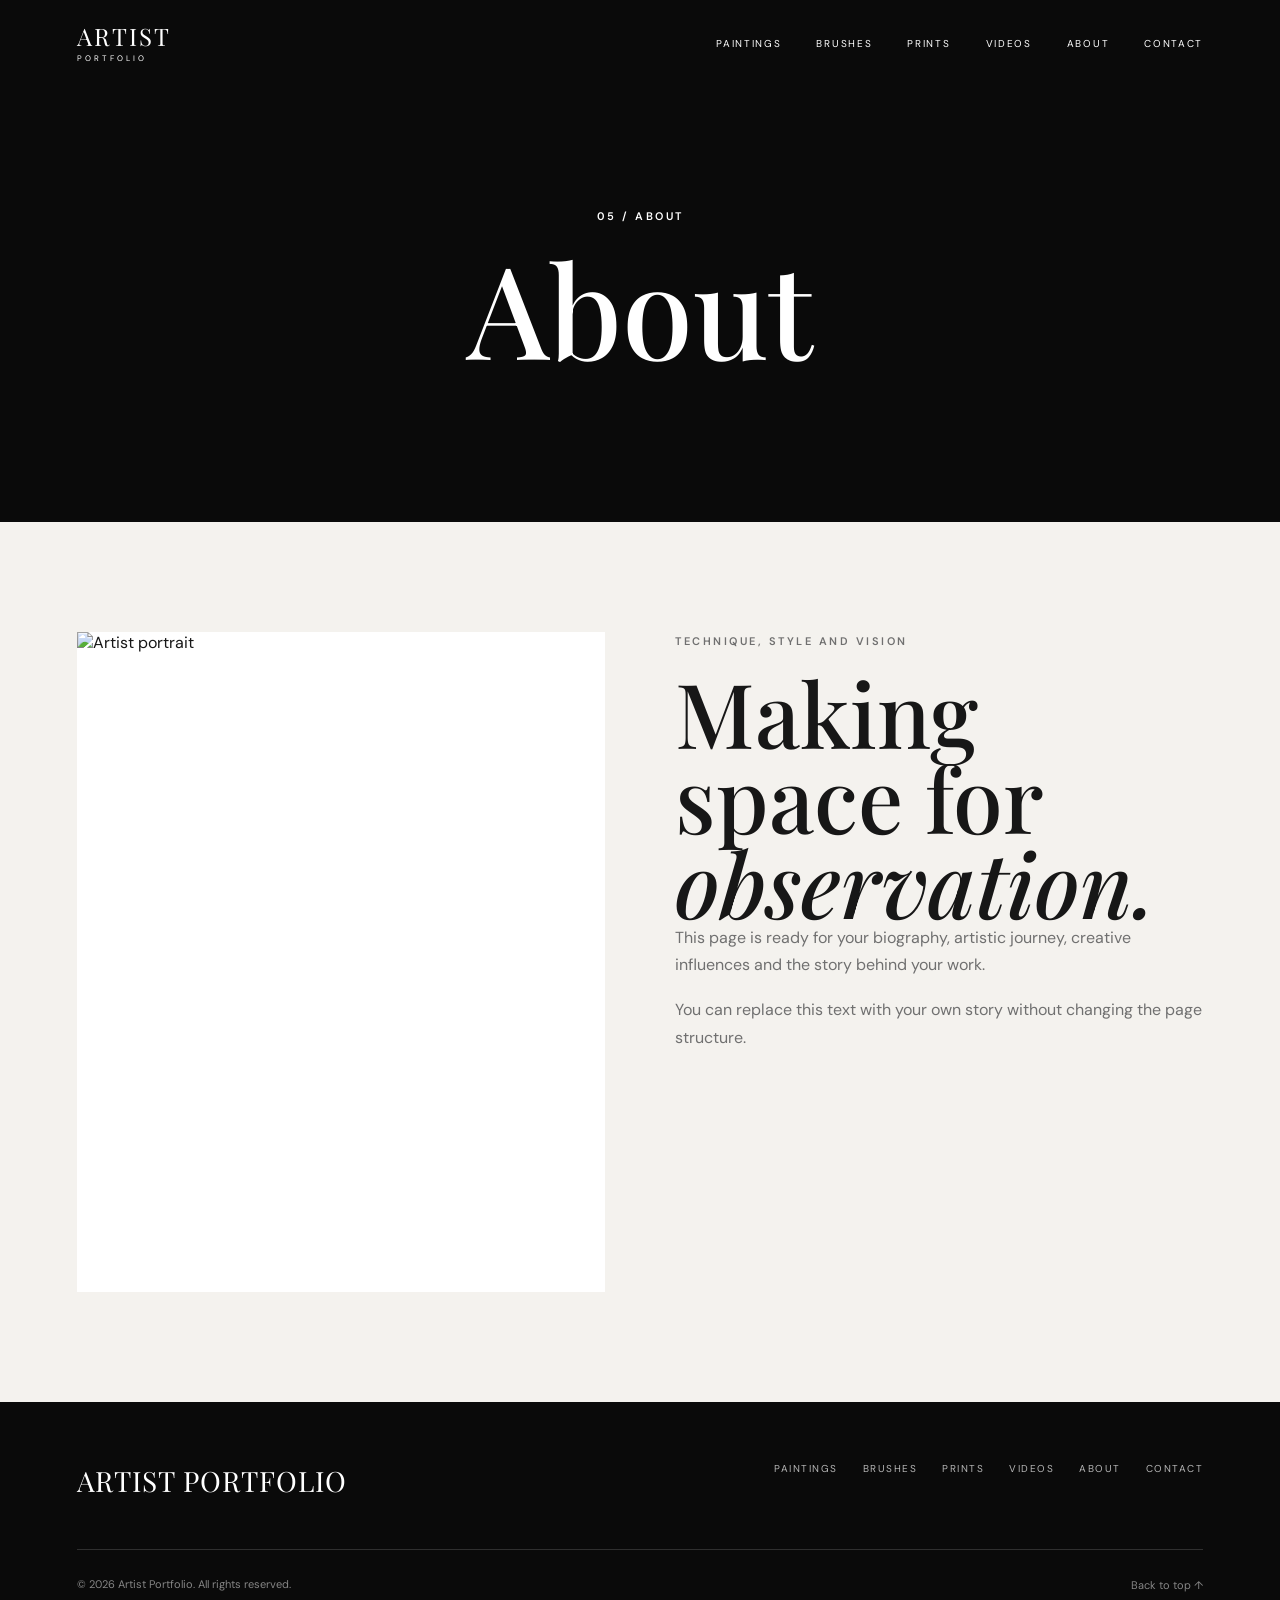
==== about.html @ 04169cd0 "Add all remaining project files" ====
<!DOCTYPE html>
<html lang="en">
<head>
  <meta charset="UTF-8">
  <meta name="viewport" content="width=device-width, initial-scale=1.0">
  <title>About — Artist Portfolio</title>
  <meta name="description" content="About — Artist Portfolio">
  <link rel="stylesheet" href="style.css">
</head>
<body>
<header class="header">
  <div class="header-container">
    <a href="index.html" class="logo">
      <span class="logo-main">ARTIST</span>
      <span class="logo-sub">PORTFOLIO</span>
    </a>
    <nav class="desktop-nav">
      <a href="paintings.html">Paintings</a>
      <a href="brushes.html">Brushes</a>
      <a href="prints.html">Prints</a>
      <a href="videos.html">Videos</a>
      <a href="about.html">About</a>
      <a href="contact.html">Contact</a>
    </nav>
    <button class="menu-toggle" aria-label="Open menu" aria-expanded="false">
      <span></span><span></span><span></span>
    </button>
  </div>
  <nav class="mobile-nav">
    <a href="paintings.html">Paintings</a>
    <a href="brushes.html">Brushes</a>
    <a href="prints.html">Prints</a>
    <a href="videos.html">Videos</a>
    <a href="about.html">About</a>
    <a href="contact.html">Contact</a>
  </nav>
</header>
<main>
  <section class="page-hero">
    <div class="page-hero-bg" style="background-image:url('images/about.jpg');"></div>
    <div class="page-hero-overlay"></div>
    <div class="page-hero-content reveal">
      <p class="eyebrow">05 / ABOUT</p>
      <h1>About</h1>
    </div>
  </section>
  <section class="page-content">
      <div class="info-grid">
        <div class="art-card reveal"><img src="images/about.jpg" alt="Artist portrait"></div>
        <div class="info-block reveal">
          <p class="eyebrow dark">TECHNIQUE, STYLE AND VISION</p>
          <h2>Making space for <em>observation.</em></h2>
          <p>This page is ready for your biography, artistic journey, creative influences and the story behind your work.</p>
          <p>You can replace this text with your own story without changing the page structure.</p>
        </div>
      </div>
    </section>
</main>
<footer class="footer">
  <div class="footer-top">
    <a href="index.html" class="footer-logo">ARTIST PORTFOLIO</a>
    <div class="footer-links">
      <a href="paintings.html">Paintings</a>
      <a href="brushes.html">Brushes</a>
      <a href="prints.html">Prints</a>
      <a href="videos.html">Videos</a>
      <a href="about.html">About</a>
      <a href="contact.html">Contact</a>
    </div>
  </div>
  <div class="footer-bottom">
    <p>© <span id="year"></span> Artist Portfolio. All rights reserved.</p>
    <a href="#">Back to top ↑</a>
  </div>
</footer>
<script src="script.js"></script>
</body>
</html>
---- style.css ----
/* =====================================
GOOGLE-LIKE FONT FALLBACK
===================================== */

@import url('https://fonts.googleapis.com/css2?family=DM+Sans:wght@400;500;600&family=Playfair+Display:ital,wght@0,500;0,600;1,500;1,600&display=swap');

/* =====================================
RESET
===================================== */

* {
  margin: 0;
  padding: 0;
  box-sizing: border-box;
  }

html {
scroll-behavior: smooth;
}

body {
font-family: "DM Sans", sans-serif;
background: #f4f2ee;
color: #171717;
overflow-x: hidden;
}

img {
width: 100%;
display: block;
}

a {
color: inherit;
text-decoration: none;
}

button,
input {
font: inherit;
}

/* =====================================
VARIABLES
===================================== */

:root {
--black: #111111;
--white: #ffffff;
--cream: #f4f2ee;
--gray: #707070;
--border: rgba(17, 17, 17, 0.15);

--serif: "Playfair Display", serif;

--container: 1400px;
}

/* =====================================
GLOBAL
===================================== */

.section-padding {
padding: 120px 6%;
}

.eyebrow {
font-size: 11px;
letter-spacing: 2.5px;
font-weight: 600;
text-transform: uppercase;
margin-bottom: 25px;
}

.eyebrow.dark {
color: var(--gray);
}

h1,
h2,
h3 {
font-family: var(--serif);
font-weight: 500;
}

h2 {
font-size: clamp(3rem, 7vw, 7rem);
line-height: 0.95;
}

p {
line-height: 1.7;
}

.button {
display: inline-flex;
align-items: center;
justify-content: center;

min-width: 190px;

padding: 16px 28px;

font-size: 11px;
text-transform: uppercase;
letter-spacing: 1.8px;

transition:
background 0.3s ease,
color 0.3s ease,
transform 0.3s ease;
}

.button:hover {
transform: translateY(-3px);
}

.button-light {
color: var(--black);
background: var(--white);
}

.button-light:hover {
background: var(--black);
color: var(--white);
}

.text-link {
display: inline-flex;
align-items: center;
gap: 15px;

margin-top: 35px;

font-size: 12px;
font-weight: 600;

text-transform: uppercase;
letter-spacing: 1.5px;

border-bottom: 1px solid var(--black);
padding-bottom: 8px;
}

.text-link span {
transition: transform 0.3s ease;
}

.text-link:hover span {
transform: translateX(7px);
}

/* =====================================
HEADER
===================================== */

.header {
position: fixed;

top: 0;
left: 0;

width: 100%;

z-index: 1000;

transition:
background 0.3s ease,
box-shadow 0.3s ease;
}

.header.scrolled {
background: rgba(17, 17, 17, 0.96);
box-shadow: 0 5px 30px rgba(0, 0, 0, 0.15);
}

.header-container {
width: min(var(--container), 100%);

margin: auto;

padding: 24px 6%;

display: flex;
align-items: center;
justify-content: space-between;

color: var(--white);
}

.logo {
display: flex;
flex-direction: column;

line-height: 1;
}

.logo-main {
font-family: var(--serif);

font-size: 24px;

letter-spacing: 2px;
}

.logo-sub {
margin-top: 6px;

font-size: 8px;

letter-spacing: 3px;
}

.desktop-nav {
display: flex;
gap: 35px;
}

.desktop-nav a {
position: relative;

font-size: 10px;

text-transform: uppercase;

letter-spacing: 1.7px;
}

.desktop-nav a::after {
content: "";

position: absolute;

left: 0;
bottom: -8px;

width: 0;
height: 1px;

background: var(--white);

transition: width 0.3s ease;
}

.desktop-nav a:hover::after {
width: 100%;
}

/* =====================================
MOBILE MENU
===================================== */

.menu-toggle {
display: none;

border: 0;
background: transparent;

cursor: pointer;
}

.menu-toggle span {
display: block;

width: 25px;
height: 1px;

background: var(--white);

margin: 6px 0;

transition: 0.3s ease;
}

.mobile-nav {
display: none;
}

/* =====================================
HERO
===================================== */

.hero {
position: relative;

min-height: 100vh;

display: flex;
align-items: center;
justify-content: center;

overflow: hidden;
}

.hero-bg {
position: absolute;

inset: 0;

background-size: cover;
background-position: center;

transform: scale(1.04);

animation: heroZoom 12s ease-in-out infinite alternate;
}

.hero-overlay {
position: absolute;

inset: 0;

background:
linear-gradient(
90deg,
rgba(0, 0, 0, 0.58),
rgba(0, 0, 0, 0.15)
);
}

.hero-content {
position: relative;

z-index: 2;

width: min(1200px, 88%);

color: var(--white);

padding-top: 80px;
}

.hero h1 {
font-size: clamp(4rem, 10vw, 10rem);

line-height: 0.88;

max-width: 1000px;

margin-bottom: 40px;
}

.hero .eyebrow {
color: rgba(255, 255, 255, 0.8);
}

.scroll-indicator {
position: absolute;

z-index: 3;

bottom: 35px;
left: 6%;

color: var(--white);

display: flex;
align-items: center;
gap: 15px;

font-size: 9px;

letter-spacing: 2px;
}

.scroll-indicator div {
width: 50px;
height: 1px;

background: var(--white);
}

/* =====================================
INTRO
===================================== */

.intro {
display: flex;
justify-content: center;

text-align: center;
}

.intro-content {
max-width: 900px;
}

.intro h2 {
font-size: clamp(2.8rem, 6vw, 6rem);
}

.intro h2 em {
font-weight: 400;
}

.intro-text {
max-width: 650px;

margin: 40px auto 0;

color: var(--gray);
}

/* =====================================
FEATURE SECTIONS
===================================== */

.feature-section {
display: grid;

grid-template-columns: 1.15fr 0.85fr;

min-height: 850px;
}

.feature-section.reverse {
grid-template-columns: 0.85fr 1.15fr;
}

.feature-section.reverse .feature-image {
order: 2;
}

.feature-section.reverse .feature-content {
order: 1;
}

.feature-image {
position: relative;

overflow: hidden;
}

.feature-image img {
width: 100%;
height: 100%;

min-height: 650px;

object-fit: cover;

transition: transform 1s ease;
}

.feature-image:hover img {
transform: scale(1.04);
}

.feature-content {
padding: 10vw 12%;

display: flex;
flex-direction: column;
justify-content: center;

background: var(--cream);
}

.feature-content h2 {
margin-bottom: 25px;
}

.feature-content h3 {
font-size: 20px;

font-family: "DM Sans", sans-serif;

text-transform: uppercase;

letter-spacing: 1px;

margin-bottom: 25px;
}

.feature-content p {
max-width: 450px;

color: var(--gray);
}

/* =====================================
PLAY BUTTON
===================================== */

.play-button {
position: absolute;

top: 50%;
left: 50%;

transform: translate(-50%, -50%);

width: 90px;
height: 90px;

border-radius: 50%;

border: 1px solid var(--white);

display: grid;
place-items: center;

color: var(--white);

backdrop-filter: blur(5px);

cursor: pointer;

transition:
background 0.3s ease,
transform 0.3s ease;
}

.play-button:hover {
background: rgba(255, 255, 255, 0.15);

transform: translate(-50%, -50%) scale(1.08);
}

/* =====================================
FULL IMAGE SECTION
===================================== */

.full-image-section {
position: relative;

min-height: 100vh;

display: grid;
place-items: center;

overflow: hidden;
}

.full-image-bg {
position: absolute;

inset: 0;

background-size: cover;
background-position: center;
}

.full-image-overlay {
position: absolute;

inset: 0;

background: rgba(0, 0, 0, 0.42);
}

.full-image-content {
position: relative;

z-index: 2;

text-align: center;

color: var(--white);

padding: 40px;
}

.full-image-content h2 {
margin-bottom: 25px;
}

.full-image-content p {
margin-bottom: 35px;
}

/* =====================================
ABOUT
===================================== */

.about-section {
display: grid;

grid-template-columns: 1fr 1fr;

background: #e7e4de;
}

.about-image img {
width: 100%;
height: 100%;

min-height: 800px;

object-fit: cover;
}

.about-content {
padding: 13vw 15%;

display: flex;
flex-direction: column;
justify-content: center;
}

.about-content h2 {
margin-bottom: 35px;
}

.about-content h2 em {
display: block;
}

.about-content p {
color: #555;

margin-bottom: 20px;
}

/* =====================================
PRESS
===================================== */

.press-section {
background: var(--white);
}

.section-heading {
text-align: center;

margin-bottom: 70px;
}

.section-heading h2 {
font-size: clamp(3rem, 7vw, 7rem);
}

.press-grid {
display: grid;

grid-template-columns: repeat(4, 1fr);

gap: 20px;

max-width: 1500px;

margin: auto;
}

.press-card {
overflow: hidden;

background: #eee;
}

.press-card img {
aspect-ratio: 1 / 1;

object-fit: cover;

filter: grayscale(100%);

transition:
filter 0.5s ease,
transform 0.7s ease;
}

.press-card:hover img {
filter: grayscale(0%);

transform: scale(1.06);
}

/* =====================================
NEWSLETTER
===================================== */

.newsletter {
min-height: 700px;

background: var(--black);

color: var(--white);

display: grid;
place-items: center;

text-align: center;

padding: 100px 20px;
}

.newsletter-content {
width: min(750px, 100%);
}

.newsletter h2 {
margin-bottom: 25px;
}

.newsletter > p {
color: rgba(255, 255, 255, 0.7);
}

.newsletter-list {
display: flex;

justify-content: center;

flex-wrap: wrap;

gap: 15px;

margin: 30px 0 45px;
}

.newsletter-list span {
font-size: 10px;

text-transform: uppercase;

letter-spacing: 1.5px;

padding: 10px 14px;

border: 1px solid rgba(255, 255, 255, 0.25);
}

.newsletter-form {
display: flex;

width: min(600px, 100%);

margin: auto;

border-bottom: 1px solid rgba(255, 255, 255, 0.5);
}

.newsletter-form input {
flex: 1;

background: transparent;

border: 0;

outline: none;

color: var(--white);

padding: 18px 10px;
}

.newsletter-form input::placeholder {
color: rgba(255, 255, 255, 0.5);
}

.newsletter-form button {
border: 0;

background: transparent;

color: var(--white);

cursor: pointer;

text-transform: uppercase;

letter-spacing: 1.5px;

font-size: 10px;

padding: 0 10px;
}

.form-message {
margin-top: 20px;

min-height: 25px;

font-size: 13px;

color: rgba(255, 255, 255, 0.7);
}

/* =====================================
FOOTER
===================================== */

.footer {
background: #0a0a0a;

color: var(--white);

padding: 60px 6% 30px;
}

.footer-top {
max-width: var(--container);

margin: auto;

padding-bottom: 50px;

border-bottom: 1px solid rgba(255, 255, 255, 0.15);

display: flex;

justify-content: space-between;

align-items: flex-start;
}

.footer-logo {
font-family: var(--serif);

font-size: 28px;

letter-spacing: 1px;
}

.footer-links {
display: flex;

flex-wrap: wrap;

justify-content: flex-end;

gap: 25px;
}

.footer-links a {
font-size: 10px;

text-transform: uppercase;

letter-spacing: 1.5px;

opacity: 0.7;

transition: opacity 0.3s ease;
}

.footer-links a:hover {
opacity: 1;
}

.footer-bottom {
max-width: var(--container);

margin: 25px auto 0;

display: flex;

justify-content: space-between;

align-items: center;

gap: 20px;

font-size: 11px;

color: rgba(255, 255, 255, 0.5);
}

/* =====================================
REVEAL ANIMATION
===================================== */

.reveal {
opacity: 0;

transform: translateY(40px);

transition:
opacity 0.8s ease,
transform 0.8s ease;
}

.reveal.active {
opacity: 1;

transform: translateY(0);
}

/* =====================================
HERO ANIMATION
===================================== */

@keyframes heroZoom {

from {
transform: scale(1.04);
}

to {
transform: scale(1.12);
}

}

/* =====================================
TABLET
===================================== */

@media (max-width: 900px) {

.desktop-nav {
display: none;
}

.menu-toggle {
display: block;
}

.mobile-nav {
position: absolute;

top: 100%;
left: 0;

width: 100%;

background: var(--black);

flex-direction: column;

padding: 25px 6% 35px;

gap: 22px;

opacity: 0;

visibility: hidden;

transform: translateY(-15px);

transition: 0.3s ease;


}

.mobile-nav.active {
display: flex;


opacity: 1;

visibility: visible;

transform: translateY(0);


}

.mobile-nav a {
font-size: 12px;


text-transform: uppercase;

letter-spacing: 2px;


}

.feature-section,
.feature-section.reverse {
grid-template-columns: 1fr;
}

.feature-section.reverse .feature-image,
.feature-section.reverse .feature-content {
order: initial;
}

.feature-image img {
min-height: 550px;
}

.feature-content {
padding: 100px 10%;
}

.about-section {
grid-template-columns: 1fr;
}

.about-image img {
min-height: 600px;
}

.about-content {
padding: 100px 10%;
}

.press-grid {
grid-template-columns: repeat(2, 1fr);
}

}

/* =====================================
MOBILE
===================================== */

@media (max-width: 600px) {

.header-container {
padding: 20px 6%;
}

.logo-main {
font-size: 20px;
}

.hero-content {
padding-top: 40px;
}

.hero h1 {
font-size: clamp(3.7rem, 18vw, 6rem);
}

.scroll-indicator {
bottom: 20px;
}

.section-padding {
padding: 85px 6%;
}

.feature-image img {
min-height: 420px;
}

.feature-content {
padding: 80px 8%;
}

.feature-content h3 {
font-size: 16px;
}

.full-image-section {
min-height: 750px;
}

.full-image-content {
padding: 30px 20px;
}

.about-image img {
min-height: 450px;
}

.about-content {
padding: 80px 8%;
}

.press-grid {
gap: 10px;
}

.newsletter {
min-height: 650px;
}

.newsletter-form {
flex-direction: column;


border-bottom: 0;

gap: 15px;


}

.newsletter-form input {
width: 100%;


border-bottom: 1px solid rgba(255, 255, 255, 0.5);


}

.newsletter-form button {
padding: 17px;


border: 1px solid rgba(255, 255, 255, 0.5);


}

.footer-top {
flex-direction: column;


gap: 35px;


}

.footer-links {
justify-content: flex-start;
}

.footer-bottom {
flex-direction: column;


align-items: flex-start;


}

.play-button {
width: 70px;
height: 70px;
}

}

/* =====================================
   MULTI-PAGE CONTENT
===================================== */

.page-hero {
  min-height: 58vh;
  position: relative;
  display: grid;
  place-items: center;
  overflow: hidden;
  background: var(--black);
  color: var(--white);
  text-align: center;
}
.page-hero-bg {
  position: absolute;
  inset: 0;
  background-size: cover;
  background-position: center;
  opacity: .55;
}
.page-hero-overlay {
  position: absolute;
  inset: 0;
  background: rgba(0,0,0,.42);
}
.page-hero-content {
  position: relative;
  z-index: 2;
  padding: 130px 20px 80px;
}
.page-hero h1 {
  font-size: clamp(4rem, 10vw, 9rem);
  line-height: .9;
}
.page-content {
  max-width: 1400px;
  margin: auto;
  padding: 110px 6%;
}
.page-intro {
  max-width: 850px;
  margin-bottom: 80px;
}
.page-intro h2 {
  margin-bottom: 25px;
}
.page-intro p {
  color: var(--gray);
  max-width: 700px;
}
.card-grid {
  display: grid;
  grid-template-columns: repeat(3, 1fr);
  gap: 24px;
}
.art-card {
  background: var(--white);
  overflow: hidden;
}
.art-card img {
  aspect-ratio: 4 / 5;
  object-fit: cover;
  transition: transform .7s ease;
}
.art-card:hover img {
  transform: scale(1.04);
}
.art-card-body {
  padding: 25px;
}
.art-card-body h3 {
  font-size: 25px;
  margin-bottom: 8px;
}
.art-card-body p {
  color: var(--gray);
  font-size: 14px;
}
.info-grid {
  display: grid;
  grid-template-columns: repeat(2, 1fr);
  gap: 70px;
  align-items: start;
}
.info-block h3 {
  font-size: 30px;
  margin-bottom: 18px;
}
.info-block p {
  color: var(--gray);
  margin-bottom: 18px;
}
.video-grid .art-card img {
  aspect-ratio: 16 / 10;
}
.contact-form {
  max-width: 750px;
  display: grid;
  gap: 18px;
}
.contact-form input,
.contact-form textarea {
  width: 100%;
  border: 0;
  border-bottom: 1px solid var(--border);
  background: transparent;
  outline: none;
  padding: 18px 4px;
}
.contact-form textarea {
  min-height: 180px;
  resize: vertical;
}
.contact-form button {
  width: fit-content;
  border: 0;
  cursor: pointer;
  background: var(--black);
  color: var(--white);
  padding: 16px 28px;
  text-transform: uppercase;
  letter-spacing: 1.5px;
  font-size: 11px;
}
.simple-note {
  margin-top: 25px;
  color: var(--gray);
  min-height: 25px;
}

@media (max-width: 900px) {
  .card-grid { grid-template-columns: repeat(2, 1fr); }
  .info-grid { grid-template-columns: 1fr; gap: 45px; }
}
@media (max-width: 600px) {
  .page-hero { min-height: 52vh; }
  .card-grid { grid-template-columns: 1fr; }
  .page-content { padding: 80px 8%; }
}
/* =====================================
   VIDEO CARDS
===================================== */

.video-card {
  cursor: pointer;
}

.video-image {
  position: relative;
  overflow: hidden;
  aspect-ratio: 16 / 10;
  background: #111;
}

.video-image img {
  width: 100%;
  height: 100%;
  object-fit: cover;
  transition:
    transform 0.7s ease,
    filter 0.5s ease;
}

.video-card:hover .video-image img {
  transform: scale(1.05);
  filter: brightness(0.72);
}


/* =====================================
   VIDEO PLAY BUTTON
===================================== */

.video-play {
  position: absolute;
  top: 50%;
  left: 50%;

  transform: translate(-50%, -50%);

  width: 72px;
  height: 72px;

  border-radius: 50%;

  border: 1px solid rgba(255, 255, 255, 0.8);

  background: rgba(17, 17, 17, 0.2);

  backdrop-filter: blur(8px);

  color: #fff;

  display: grid;
  place-items: center;

  cursor: pointer;

  transition:
    background 0.3s ease,
    transform 0.3s ease;
}

.video-play span {
  font-size: 18px;

  margin-left: 3px;
}

.video-card:hover .video-play {
  background: rgba(17, 17, 17, 0.7);

  transform:
    translate(-50%, -50%)
    scale(1.08);
}


/* =====================================
   VIDEO MODAL
===================================== */

.video-modal {
  position: fixed;

  inset: 0;

  z-index: 9999;

  display: flex;

  align-items: center;
  justify-content: center;

  padding: 40px;

  opacity: 0;
  visibility: hidden;

  transition:
    opacity 0.35s ease,
    visibility 0.35s ease;
}

.video-modal.active {
  opacity: 1;
  visibility: visible;
}


/* Dark background */

.video-modal-backdrop {
  position: absolute;

  inset: 0;

  background: rgba(0, 0, 0, 0.92);

  cursor: pointer;
}


/* Video container */

.video-modal-content {
  position: relative;

  z-index: 2;

  width: min(1200px, 94vw);

  max-height: 90vh;

  display: flex;

  align-items: center;
  justify-content: center;
}


/* Video */

.video-modal-content video {
  width: 100%;

  max-height: 85vh;

  display: block;

  background: #000;

  box-shadow:
    0 30px 80px rgba(0, 0, 0, 0.5);
}


/* Close button */

.video-modal-close {
  position: absolute;

  top: -55px;
  right: 0;

  width: 42px;
  height: 42px;

  border: 1px solid rgba(255, 255, 255, 0.5);

  border-radius: 50%;

  background: transparent;

  color: #fff;

  font-size: 30px;

  line-height: 1;

  cursor: pointer;

  display: grid;
  place-items: center;

  transition:
    background 0.3s ease,
    transform 0.3s ease;
}

.video-modal-close:hover {
  background: rgba(255, 255, 255, 0.15);

  transform: rotate(90deg);
}


/* Prevent page scrolling while video is open */

body.video-open {
  overflow: hidden;
}


/* =====================================
   MOBILE VIDEO
===================================== */

@media (max-width: 600px) {

  .video-play {
    width: 60px;
    height: 60px;
  }

  .video-play span {
    font-size: 15px;
  }

  .video-modal {
    padding: 20px;
  }

  .video-modal-content {
    width: 100%;
  }

  .video-modal-content video {
    max-height: 75vh;
  }

  .video-modal-close {
    top: -50px;
    right: 0;

    width: 38px;
    height: 38px;

    font-size: 25px;
  }

}

/* =====================================
   HOMEPAGE VIDEO
===================================== */

.video-feature {
  cursor: pointer;
}

.video-feature img {
  transition:
    transform 0.8s ease,
    filter 0.5s ease;
}

.video-feature:hover img {
  transform: scale(1.04);
  filter: brightness(0.72);
}

.video-feature .play-button {
  z-index: 2;
}


/* =====================================
   VIDEO MODAL
===================================== */

.video-modal {
  position: fixed;
  inset: 0;
  z-index: 9999;

  display: flex;
  align-items: center;
  justify-content: center;

  padding: 40px;

  opacity: 0;
  visibility: hidden;

  transition:
    opacity 0.3s ease,
    visibility 0.3s ease;
}

.video-modal.active {
  opacity: 1;
  visibility: visible;
}

.video-modal-backdrop {
  position: absolute;
  inset: 0;

  background: rgba(0, 0, 0, 0.92);

  cursor: pointer;
}

.video-modal-content {
  position: relative;
  z-index: 2;

  width: min(1200px, 94vw);
}

.video-modal-content video {
  display: block;

  width: 100%;
  max-height: 85vh;

  background: #000;

  object-fit: contain;
}


/* CLOSE BUTTON */

.video-modal-close {
  position: absolute;

  top: -55px;
  right: 0;

  width: 42px;
  height: 42px;

  border: 1px solid rgba(255,255,255,0.6);
  border-radius: 50%;

  background: transparent;
  color: #fff;

  font-size: 30px;
  line-height: 1;

  cursor: pointer;

  display: grid;
  place-items: center;

  transition:
    background 0.3s ease,
    transform 0.3s ease;
}

.video-modal-close:hover {
  background: rgba(255,255,255,0.15);
  transform: rotate(90deg);
}


/* STOP PAGE SCROLL */

body.video-open {
  overflow: hidden;
}


/* MOBILE */

@media (max-width: 600px) {

  .video-modal {
    padding: 20px;
  }

  .video-modal-content video {
    max-height: 75vh;
  }

  .video-modal-close {
    top: -50px;

    width: 38px;
    height: 38px;

    font-size: 25px;
  }

}
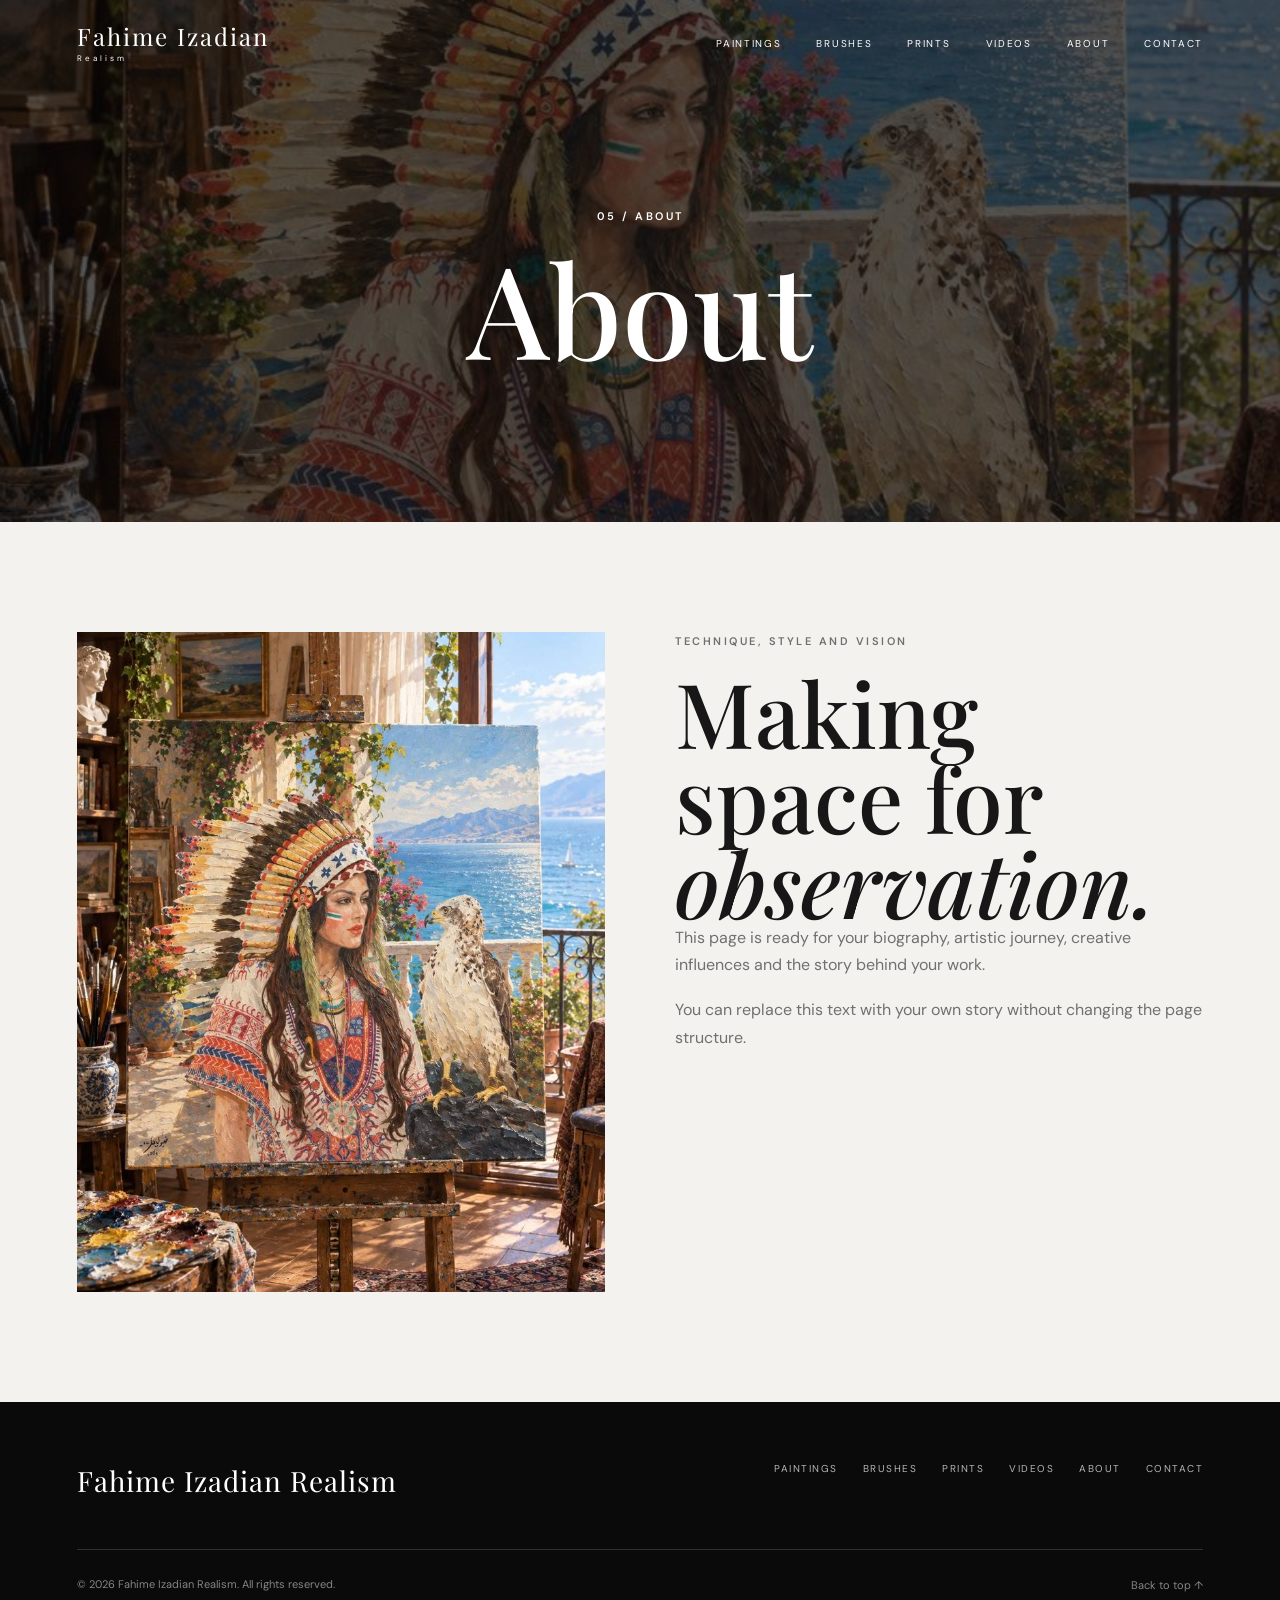
==== commit 236328e0: "Update about.html" ====
--- a/about.html
+++ b/about.html
@@ -3,16 +3,16 @@
 <head>
   <meta charset="UTF-8">
   <meta name="viewport" content="width=device-width, initial-scale=1.0">
-  <title>About — Artist Portfolio</title>
-  <meta name="description" content="About — Artist Portfolio">
+  <title>About — Fahime Izadian Realism</title>
+  <meta name="description" content="About — Fahime Izadian Realism">
   <link rel="stylesheet" href="style.css">
 </head>
 <body>
 <header class="header">
   <div class="header-container">
     <a href="index.html" class="logo">
-      <span class="logo-main">ARTIST</span>
-      <span class="logo-sub">PORTFOLIO</span>
+      <span class="logo-main">Fahime Izadian</span>
+      <span class="logo-sub">Realism</span>
     </a>
     <nav class="desktop-nav">
       <a href="paintings.html">Paintings</a>
@@ -37,7 +37,8 @@
 </header>
 <main>
   <section class="page-hero">
-    <div class="page-hero-bg" style="background-image:url('images/about.jpg');"></div>
+    <!-- استفاده از عکس artistportraite.jpg برای هدر -->
+    <div class="page-hero-bg" style="background-image:url('artistportraite.jpg');"></div>
     <div class="page-hero-overlay"></div>
     <div class="page-hero-content reveal">
       <p class="eyebrow">05 / ABOUT</p>
@@ -46,7 +47,10 @@
   </section>
   <section class="page-content">
       <div class="info-grid">
-        <div class="art-card reveal"><img src="images/about.jpg" alt="Artist portrait"></div>
+        <!-- استفاده از عکس artistportraite.jpg در کادر -->
+        <div class="art-card reveal">
+          <img src="artistportraite.jpg" alt="Artist portrait">
+        </div>
         <div class="info-block reveal">
           <p class="eyebrow dark">TECHNIQUE, STYLE AND VISION</p>
           <h2>Making space for <em>observation.</em></h2>
@@ -58,7 +62,7 @@
 </main>
 <footer class="footer">
   <div class="footer-top">
-    <a href="index.html" class="footer-logo">ARTIST PORTFOLIO</a>
+    <a href="index.html" class="footer-logo">Fahime Izadian Realism</a>
     <div class="footer-links">
       <a href="paintings.html">Paintings</a>
       <a href="brushes.html">Brushes</a>
@@ -69,10 +73,10 @@
     </div>
   </div>
   <div class="footer-bottom">
-    <p>© <span id="year"></span> Artist Portfolio. All rights reserved.</p>
+    <p>© <span id="year"></span> Fahime Izadian Realism. All rights reserved.</p>
     <a href="#">Back to top ↑</a>
   </div>
 </footer>
 <script src="script.js"></script>
 </body>
-</html>+</html>
--- a/style.css
+++ b/style.css
@@ -862,19 +862,8 @@
 ===================================== */
 
 .reveal {
-opacity: 0;
-
-transform: translateY(40px);
-
-transition:
-opacity 0.8s ease,
-transform 0.8s ease;
-}
-
-.reveal.active {
-opacity: 1;
-
-transform: translateY(0);
+  opacity: 1;
+  transform: none;
 }
 
 /* =====================================
@@ -1646,4 +1635,479 @@
     font-size: 25px;
   }
 
-}+}
+
+
+/* =========================
+   FLOATING CTA
+========================== */
+.floating-cta {
+  position: fixed;
+  bottom: 24px;
+  left: 24px;
+  display: flex;
+  align-items: center;
+  gap: 10px;
+  background: #c9a227;
+  color: #111;
+  padding: 12px 18px;
+  border-radius: 50px;
+  font-size: 13px;
+  font-weight: 600;
+  letter-spacing: 0.3px;
+  text-decoration: none;
+  box-shadow: 0 10px 30px rgba(201, 162, 39, 0.4);
+  z-index: 998;
+  transition: all 0.3s ease;
+  animation: ctaPulse 2.5s ease-in-out infinite;
+}
+
+.floating-cta:hover {
+  background: #111;
+  color: #c9a227;
+  transform: translateY(-3px) scale(1.04);
+}
+
+.floating-cta-icon {
+  font-size: 18px;
+  line-height: 1;
+}
+
+@keyframes ctaPulse {
+  0%, 100% { box-shadow: 0 10px 30px rgba(201, 162, 39, 0.4); }
+  50%      { box-shadow: 0 10px 42px rgba(201, 162, 39, 0.85); }
+}
+
+/* =========================
+   CLASSES SECTION
+========================== */
+.classes-section {
+  background: #f7f5f0;
+  overflow: hidden;
+}
+
+.section-subtitle {
+  max-width: 560px;
+  margin: 12px auto 0;
+  text-align: center;
+  color: #666;
+  font-size: 15px;
+  line-height: 1.7;
+}
+
+/* فیلتر */
+.classes-filter {
+  display: flex;
+  justify-content: center;
+  gap: 10px;
+  margin: 40px 0 40px;
+  flex-wrap: wrap;
+  padding: 0 24px;
+}
+
+.filter-btn {
+  background: transparent;
+  border: 1px solid rgba(17, 17, 17, 0.15);
+  color: #111;
+  padding: 8px 18px;
+  border-radius: 40px;
+  font-size: 12.5px;
+  font-weight: 500;
+  letter-spacing: 0.4px;
+  cursor: pointer;
+  transition: all 0.25s ease;
+  font-family: inherit;
+}
+
+.filter-btn:hover { border-color: #111; }
+
+.filter-btn.active {
+  background: #111;
+  color: #fff;
+  border-color: #111;
+}
+
+/* گرید */
+.classes-grid {
+  display: grid;
+  grid-template-columns: repeat(auto-fit, minmax(270px, 1fr));
+  gap: 26px;
+  max-width: 1200px;
+  margin: 0 auto;
+  padding: 0 24px;
+}
+
+/* کارت */
+.class-card {
+  background: #fff;
+  border-radius: 16px;
+  overflow: hidden;
+  box-shadow: 0 6px 24px rgba(0, 0, 0, 0.06);
+  transition: all 0.35s ease;
+  display: flex;
+  flex-direction: column;
+}
+
+.class-card:hover {
+  transform: translateY(-8px);
+  box-shadow: 0 20px 48px rgba(0, 0, 0, 0.13);
+}
+
+.class-card.hidden { display: none; }
+
+/* =========================
+   بخش هنری (بدون عکس!)
+========================== */
+.class-art {
+  position: relative;
+  height: 170px;
+  overflow: hidden;
+  display: flex;
+  align-items: center;
+  justify-content: center;
+  isolation: isolate;
+}
+
+.class-number {
+  position: absolute;
+  font-size: 130px;
+  font-weight: 800;
+  font-family: 'Georgia', serif;
+  line-height: 1;
+  color: rgba(255, 255, 255, 0.18);
+  letter-spacing: -8px;
+  z-index: 1;
+  user-select: none;
+}
+
+.art-shape {
+  position: absolute;
+  z-index: 2;
+  transition: all 0.5s ease;
+}
+
+/* کارت ۱ — گرادیانت گرم + دایره */
+.art-1 {
+  background: linear-gradient(135deg, #1a1a1a 0%, #3a2e1f 60%, #c9a227 140%);
+}
+.art-1 .art-shape {
+  width: 90px;
+  height: 90px;
+  border-radius: 50%;
+  border: 2px solid rgba(255, 255, 255, 0.35);
+  background: radial-gradient(circle at 30% 30%, rgba(201, 162, 39, 0.9), transparent 70%);
+}
+.class-card:hover .art-1 .art-shape {
+  transform: scale(1.15) rotate(15deg);
+  border-color: rgba(255, 255, 255, 0.6);
+}
+
+/* کارت ۲ — مشکی عمیق + مربع چرخیده */
+.art-2 {
+  background: linear-gradient(135deg, #0d0d0d 0%, #2b2b2b 100%);
+}
+.art-2 .art-shape {
+  width: 70px;
+  height: 70px;
+  border: 2px solid #c9a227;
+  transform: rotate(45deg);
+  background: rgba(201, 162, 39, 0.08);
+}
+.class-card:hover .art-2 .art-shape {
+  transform: rotate(135deg) scale(1.1);
+  background: rgba(201, 162, 39, 0.18);
+}
+
+/* کارت ۳ — آبی هنری + موج */
+.art-3 {
+  background: linear-gradient(160deg, #1e3a4c 0%, #2d5a6b 60%, #7fb5b5 130%);
+}
+.art-3 .art-shape {
+  width: 120px;
+  height: 60px;
+  border-radius: 50%;
+  background: radial-gradient(ellipse at center, rgba(255, 255, 255, 0.35) 0%, transparent 70%);
+  filter: blur(2px);
+}
+.class-card:hover .art-3 .art-shape {
+  transform: scale(1.25) translateY(-6px);
+}
+
+/* کارت ۴ — طلایی لوکس + حلقه */
+.art-4 {
+  background: linear-gradient(135deg, #c9a227 0%, #8b6f1a 100%);
+}
+.art-4 .art-shape {
+  width: 80px;
+  height: 80px;
+  border-radius: 50%;
+  border: 3px solid rgba(255, 255, 255, 0.5);
+  background: transparent;
+  box-shadow: inset 0 0 30px rgba(255, 255, 255, 0.15);
+}
+.class-card:hover .art-4 .art-shape {
+  transform: scale(1.15);
+  border-color: #fff;
+}
+
+/* برچسب */
+.class-badge {
+  position: absolute;
+  top: 14px;
+  right: 14px;
+  padding: 6px 14px;
+  font-size: 10.5px;
+  font-weight: 600;
+  letter-spacing: 1.2px;
+  text-transform: uppercase;
+  border-radius: 20px;
+  backdrop-filter: blur(6px);
+  z-index: 3;
+}
+
+.class-badge.online { background: rgba(255, 255, 255, 0.92); color: #111; }
+.class-badge.in-person { background: rgba(17, 17, 17, 0.85); color: #fff; }
+.class-badge.hybrid { background: rgba(255, 255, 255, 0.92); color: #111; border: 1px solid rgba(17, 17, 17, 0.15); }
+
+/* بدنه کارت */
+.class-body {
+  padding: 22px;
+  display: flex;
+  flex-direction: column;
+  flex: 1;
+}
+
+.class-body h3 {
+  font-size: 18px;
+  font-weight: 600;
+  margin: 0 0 8px;
+  color: #111;
+}
+
+.class-desc {
+  font-size: 13px;
+  color: #666;
+  line-height: 1.6;
+  margin: 0 0 14px;
+}
+
+.class-info {
+  list-style: none;
+  padding: 14px 0 0;
+  margin: 0 0 18px;
+  display: flex;
+  flex-direction: column;
+  gap: 7px;
+  border-top: 1px solid #eee;
+}
+
+.class-info li {
+  display: flex;
+  align-items: center;
+  gap: 10px;
+  font-size: 12.5px;
+  color: #333;
+}
+
+.class-info li span {
+  font-size: 14px;
+  width: 18px;
+  text-align: center;
+}
+
+/* دکمه */
+.button-dark {
+  display: inline-block;
+  background: #111;
+  color: #fff;
+  padding: 11px 20px;
+  border-radius: 6px;
+  font-size: 12.5px;
+  font-weight: 500;
+  letter-spacing: 0.5px;
+  text-decoration: none;
+  text-align: center;
+  margin-top: auto;
+  transition: all 0.25s ease;
+}
+
+.button-dark:hover {
+  background: #c9a227;
+  color: #111;
+}
+
+/* =========================
+   NEXT SESSION COUNTDOWN
+========================== */
+.next-session {
+  max-width: 720px;
+  margin: 70px auto 0;
+  padding: 34px 28px;
+  background: #111;
+  color: #fff;
+  border-radius: 16px;
+  text-align: center;
+  box-shadow: 0 20px 50px rgba(0, 0, 0, 0.2);
+  position: relative;
+  overflow: hidden;
+}
+
+.next-session::before {
+  content: '';
+  position: absolute;
+  top: 0; left: 0; right: 0;
+  height: 3px;
+  background: linear-gradient(90deg, transparent, #c9a227, transparent);
+}
+
+.next-session-label {
+  font-size: 12px;
+  letter-spacing: 2px;
+  text-transform: uppercase;
+  color: #c9a227;
+  margin-bottom: 18px;
+}
+
+.countdown {
+  display: flex;
+  justify-content: center;
+  gap: 14px;
+  margin-bottom: 22px;
+  flex-wrap: wrap;
+}
+
+.countdown-item {
+  display: flex;
+  flex-direction: column;
+  align-items: center;
+  min-width: 68px;
+  padding: 14px 10px;
+  background: rgba(255, 255, 255, 0.05);
+  border-radius: 10px;
+  border: 1px solid rgba(201, 162, 39, 0.25);
+  transition: all 0.25s ease;
+}
+
+.countdown-item:hover {
+  background: rgba(201, 162, 39, 0.08);
+  border-color: #c9a227;
+}
+
+.countdown-item span {
+  font-size: 28px;
+  font-weight: 700;
+  color: #c9a227;
+  font-variant-numeric: tabular-nums;
+  line-height: 1;
+}
+
+.countdown-item small {
+  font-size: 10px;
+  letter-spacing: 1.2px;
+  text-transform: uppercase;
+  color: #999;
+  margin-top: 6px;
+}
+
+.next-session-name {
+  font-size: 14px;
+  color: #ddd;
+  margin-bottom: 22px;
+}
+
+/* ریسپانسیو */
+@media (max-width: 768px) {
+  .floating-cta {
+    bottom: 80px;
+    left: 16px;
+    padding: 10px 14px;
+    font-size: 12px;
+  }
+
+  .floating-cta-text { display: none; }
+  .floating-cta-icon { font-size: 20px; }
+
+  .classes-grid {
+    grid-template-columns: 1fr;
+    gap: 20px;
+    padding: 0 16px;
+  }
+
+  .class-number { font-size: 100px; }
+
+  .next-session {
+    margin: 40px 16px 0;
+    padding: 26px 18px;
+  }
+
+  .countdown-item {
+    min-width: 58px;
+    padding: 10px 6px;
+  }
+
+  .countdown-item span { font-size: 20px; }
+}
+/* =========================
+   LANGUAGE SWITCHER
+========================== */
+
+.lang-switcher {
+  display: flex;
+  gap: 6px;
+  margin-inline-start: auto;
+  margin-inline-end: 16px;
+  align-items: center;
+}
+
+.lang-btn {
+  background: transparent;
+  border: 1px solid rgba(0, 0, 0, 0.2);
+  color: inherit;
+  padding: 6px 12px;
+  font-size: 12px;
+  letter-spacing: 1px;
+  cursor: pointer;
+  border-radius: 4px;
+  transition: all 0.25s ease;
+  font-family: inherit;
+}
+
+.lang-btn:hover {
+  background: rgba(0, 0, 0, 0.06);
+}
+
+.lang-btn.active {
+  background: #111;
+  color: #fff;
+  border-color: #111;
+}
+
+/* روی هدر تیره */
+.header .lang-btn {
+  border-color: rgba(255, 255, 255, 0.3);
+  color: #fff;
+}
+
+.header .lang-btn.active {
+  background: #fff;
+  color: #111;
+  border-color: #fff;
+}
+
+/* =========================
+   RTL SUPPORT (فارسی)
+========================== */
+
+html[dir="rtl"] body {
+  font-family: 'Vazirmatn', 'Tahoma', sans-serif;
+}
+
+html[dir="rtl"] .text-link span {
+  transform: scaleX(-1);
+  display: inline-block;
+}
+
+html[dir="rtl"] .desktop-nav,
+html[dir="rtl"] .footer-links {
+  direction: rtl;
+}
